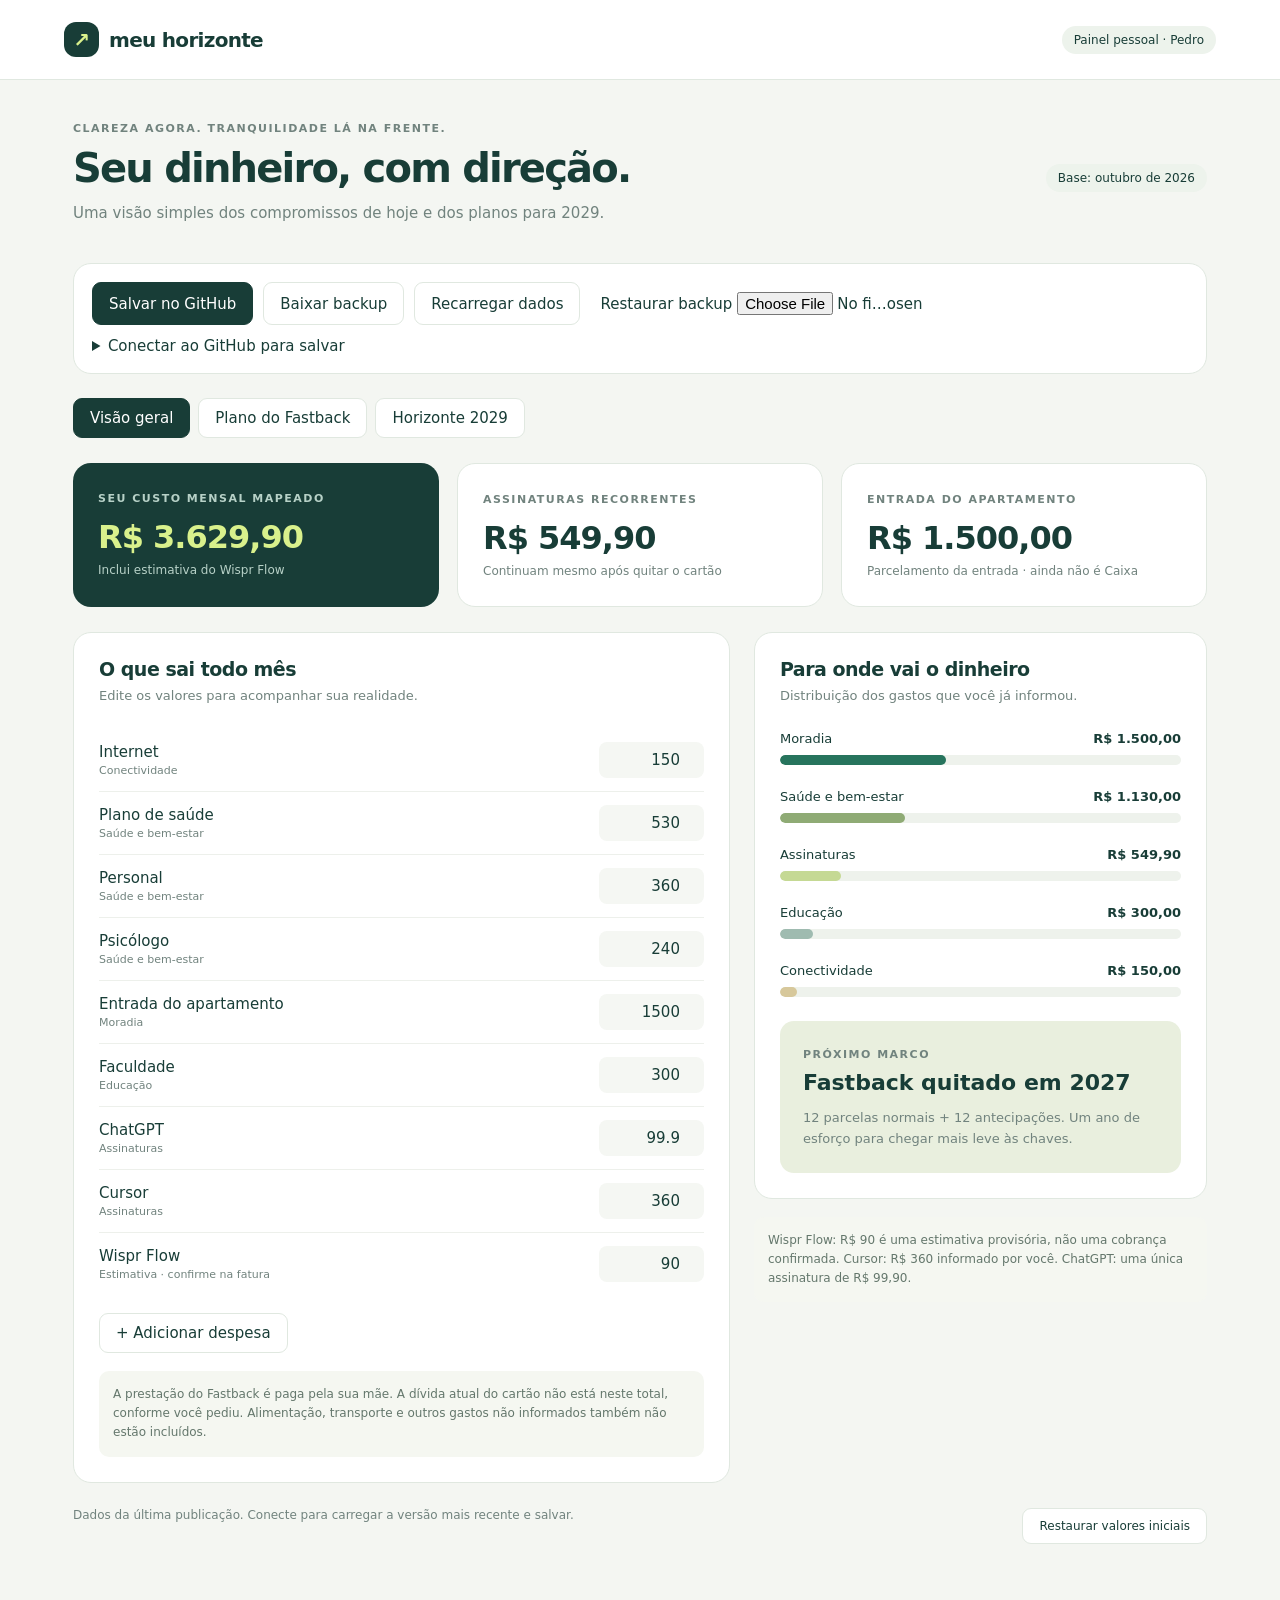
==== index.html @ 6b7a1def "Adicionar index.html ao painel financeiro" ====
<!doctype html><html lang="pt-BR"><head><meta charset="UTF-8"><meta name="viewport" content="width=device-width,initial-scale=1"><title>Meu horizonte · Pedro</title><style>
:root{--ink:#183d37;--muted:#71837e;--bg:#f4f6f2;--line:#e0e8e0;--green:#18715a;--lime:#d9f18c}*{box-sizing:border-box}body{margin:0;background:var(--bg);color:var(--ink);font:15px system-ui,-apple-system,sans-serif}button,input,select{font:inherit}button{cursor:pointer}header{background:#fff;border-bottom:1px solid var(--line);padding:22px max(5vw,24px);display:flex;justify-content:space-between;align-items:center}.brand{font-size:20px;font-weight:750;letter-spacing:-.7px}.logo{display:inline-grid;place-items:center;background:var(--ink);color:var(--lime);border-radius:12px;width:35px;height:35px;margin-right:10px}.private,.tag{font-size:12px;background:#edf3ec;border-radius:30px;padding:7px 12px}main{max-width:1190px;margin:auto;padding:42px 28px}small,.eyebrow{font-size:11px;font-weight:700;letter-spacing:1.5px;text-transform:uppercase;color:var(--muted)}h1{font-size:40px;letter-spacing:-1.8px;margin:10px 0}p{line-height:1.6;color:var(--muted)}.intro{display:flex;justify-content:space-between;align-items:center;margin-bottom:30px}.intro p{margin:8px 0}nav{display:flex;gap:8px;margin-bottom:25px}button{border:1px solid var(--line);border-radius:9px;background:white;padding:10px 16px;color:var(--ink)}nav button.active,.primary{background:var(--ink);color:white;border-color:var(--ink)}.cards{display:grid;grid-template-columns:repeat(3,1fr);gap:18px;margin-bottom:25px}.card,.panel{background:#fff;border:1px solid var(--line);border-radius:18px;padding:25px}.card strong{display:block;font-size:32px;letter-spacing:-1px;margin:12px 0 5px}.card p{font-size:12px;margin:0}.card.dark{background:var(--ink);color:#fff;border:0}.dark small,.dark p{color:#b7d1c7}.dark strong{color:var(--lime)}.grid{display:grid;grid-template-columns:1.45fr 1fr;gap:24px}.panel h2{font-size:19px;margin:0 0 6px;letter-spacing:-.5px}.panel>p{font-size:13px;margin:0 0 22px}.row{display:flex;justify-content:space-between;gap:10px;align-items:center;border-bottom:1px solid #edf0eb;padding:13px 0}.row:last-child{border:0}.row label{display:flex;flex-direction:column;gap:3px}.row em{font-size:11px;font-style:normal;color:var(--muted)}.money{width:105px;background:#f5f7f3;border:1px solid transparent;padding:8px;border-radius:8px;text-align:right;color:var(--ink)}input:focus{outline:2px solid #8bb7a4}.note{font-size:12px;line-height:1.6;background:#f5f7f1;border-radius:10px;padding:14px;color:#64776c;margin-top:18px}.barline{margin:24px 0}.barhead{display:flex;justify-content:space-between;margin-bottom:9px;font-size:13px}.track{height:10px;border-radius:10px;background:#eef2ec;overflow:hidden}.fill{height:100%;border-radius:10px}.goal{margin-top:23px;background:#e9efde;padding:23px;border-radius:14px}.goal h3{margin:8px 0;font-size:22px}.goal p{font-size:13px;margin-bottom:0}.section{display:none}.section.active{display:block}.tablewrap{overflow-x:auto}table{width:100%;border-collapse:collapse;text-align:left;white-space:nowrap;font-size:13px}th{color:var(--muted);font-size:11px;text-transform:uppercase;padding:14px 12px;border-bottom:1px solid var(--line)}td{padding:14px 12px;border-bottom:1px solid #edf0eb}td:nth-child(3){font-weight:700;color:var(--green)}tfoot{font-weight:700;background:#f1f5ec}.control{display:flex;gap:12px;flex-wrap:wrap;align-items:center;margin:20px 0}.control input{border:1px solid var(--line);border-radius:7px;padding:9px;max-width:150px}.timeline{display:grid;grid-template-columns:repeat(3,1fr);gap:18px;margin:24px 0}.step{padding:24px;background:#f0f4eb;border-radius:14px;border-top:3px solid #6b9976}.step b{font-size:18px}.step p{font-size:13px}.foot{display:flex;justify-content:space-between;gap:15px;font-size:12px;color:var(--muted);margin:25px 0}.status{font-size:12px;color:var(--green)}@media(max-width:760px){main{padding:26px 16px}h1{font-size:31px}.intro{display:block}.intro .tag{display:inline-block;margin-top:10px}.cards,.grid,.timeline{grid-template-columns:1fr}.card{padding:20px}.cards{gap:10px}.card strong{font-size:29px}nav{overflow:auto}nav button{white-space:nowrap;padding:10px}.private{font-size:10px}.foot{flex-direction:column}}
</style></head><body><header><div class="brand"><span class="logo">↗</span>meu horizonte</div><span class="private">Painel pessoal · Pedro</span></header><main><div class="intro"><div><div class="eyebrow">CLAREZA AGORA. TRANQUILIDADE LÁ NA FRENTE.</div><h1>Seu dinheiro, com direção.</h1><p>Uma visão simples dos compromissos de hoje e dos planos para 2029.</p></div><span class="tag">Base: outubro de 2026</span></div><div class="panel" style="margin-bottom:24px;padding:18px"><div style="display:flex;gap:10px;flex-wrap:wrap"><button class="primary" id="onlineSave">Salvar no GitHub</button><button id="backup">Baixar backup</button><button id="reload">Recarregar dados</button><label style="padding:10px;cursor:pointer">Restaurar backup <input type="file" accept=".json,application/json" id="restore" style="max-width:190px"></label></div><details id="connection" style="margin-top:12px"><summary style="cursor:pointer">Conectar ao GitHub para salvar</summary><p style="font-size:13px">Use um token de acesso refinado restrito ao repositório <b>site-financa</b>, com a permissão <b>Contents: Read and write</b>. Ele fica apenas na memória desta página e é enviado somente à API do GitHub. Será necessário reconectar ao reabrir. Não compartilhe o token no chat.</p><div class="control"><label for="token">Credencial do GitHub</label><input id="token" type="password" autocomplete="off" placeholder="Cole seu token aqui" style="max-width:320px;width:100%"><button id="connect">Conectar e carregar</button><button id="disconnect">Desconectar</button></div><a href="https://github.com/settings/personal-access-tokens/new" target="_blank" rel="noopener noreferrer">Criar credencial restrita no GitHub ↗</a></details></div><nav aria-label="Seções"><button class="active" data-tab="overview">Visão geral</button><button data-tab="car">Plano do Fastback</button><button data-tab="future">Horizonte 2029</button></nav>
<section class="section active" id="overview"><div class="cards"><div class="card dark"><small>Seu custo mensal mapeado</small><strong id="total"></strong><p>Inclui estimativa do Wispr Flow</p></div><div class="card"><small>Assinaturas recorrentes</small><strong id="subs"></strong><p>Continuam mesmo após quitar o cartão</p></div><div class="card"><small>Entrada do apartamento</small><strong id="apartment"></strong><p>Parcelamento da entrada · ainda não é Caixa</p></div></div><div class="grid"><div class="panel"><h2>O que sai todo mês</h2><p>Edite os valores para acompanhar sua realidade.</p><div id="expenses"></div><button id="add" style="margin-top:18px">+ Adicionar despesa</button><div class="note">A prestação do Fastback é paga pela sua mãe. A dívida atual do cartão não está neste total, conforme você pediu. Alimentação, transporte e outros gastos não informados também não estão incluídos.</div></div><div><div class="panel"><h2>Para onde vai o dinheiro</h2><p>Distribuição dos gastos que você já informou.</p><div id="bars"></div><div class="goal"><small>PRÓXIMO MARCO</small><h3>Fastback quitado em 2027</h3><p>12 parcelas normais + 12 antecipações. Um ano de esforço para chegar mais leve às chaves.</p></div></div><div class="note">Wispr Flow: R$ 90 é uma estimativa provisória, não uma cobrança confirmada. Cursor: R$ 360 informado por você. ChatGPT: uma única assinatura de R$ 99,90.</div></div></div></section>
<section class="section" id="car"><div class="cards"><div class="card dark"><small>Meta de quitação</small><strong>Outubro de 2027</strong><p>Começando em 02/11/2026</p></div><div class="card"><small>12 antecipações estimadas</small><strong id="advanceTotal"></strong><p>Além das parcelas pagas pela sua mãe</p></div><div class="card"><small>Prestação normal · sua mãe</small><strong>R$ 2.923,00</strong><p>Não entra no seu custo mensal pessoal</p></div></div><div class="panel"><h2>Uma do mês. Uma do final.</h2><p>Veja quanto reservar para antecipar as últimas parcelas, mês a mês.</p><label class="control"><input type="checkbox" id="includeAdvance"> Simular que eu pago as antecipações</label><div class="tablewrap"><table><thead><tr><th>Pagamento</th><th>Antecipar parcela</th><th>Antecipação estimada</th><th>Meu gasto mensal no cenário</th></tr></thead><tbody id="schedule"></tbody></table></div><div class="note">Simulação pela taxa contratual de 1,779977% ao mês, descontando cada parcela até o dia 2 do mês do pagamento. Os boletos do banco podem diferir conforme as regras contratuais e a data efetiva. As parcelas 46, 47 e 48 já estão pagas; restam as de 22 a 45. O saldo para quitação em 17/10/2026 era R$ 56.237,43; não é o saldo atualizado.</div></div></section>
<section class="section" id="future"><div class="panel"><small>DO PLANO ÀS CHAVES</small><h2 style="font-size:29px;margin-top:12px">Chegar em 2029 com espaço para respirar.</h2><p>Dois apartamentos com entrega prevista entre o início e meados de 2029: Barra Olímpica e Volta Redonda.</p><div class="timeline"><div class="step"><small>NOV 2026 → OUT 2027</small><h3>Quitar o carro</h3><p>Manter as parcelas em dia e antecipar uma do final por mês.</p></div><div class="step"><small>A PARTIR DE NOV 2027</small><h3>Construir a reserva</h3><p>Direcionar o valor das antecipações para a preparação dos imóveis, se elas forem pagas por você.</p></div><div class="step"><small>INÍCIO → MEADOS DE 2029</small><h3>Receber as chaves</h3><p>Planejar os custos das entregas e as futuras prestações dos dois apartamentos.</p></div></div><h2>Quanto posso juntar depois?</h2><p>Uma simulação simples, sem rendimentos e sem assumir uma sobra de renda ainda não confirmada.</p><div class="control"><label>Guardar por mês · R$ <input id="saving" type="number" min="0" step="50" value="2000"></label><label>Durante <input id="months" type="number" min="1" max="60" value="15" style="width:70px"> meses</label></div><div class="card dark"><small>Reserva projetada · sem rendimentos</small><strong id="projection"></strong><p id="projectionDetail"></p></div><div class="note">A parcela de R$ 2.923 será liberada no orçamento da sua mãe. No seu orçamento, só será liberado o valor que você efetivamente destinar às antecipações. Ainda faltam os valores e datas das intermediárias, das chaves e das futuras prestações de cada imóvel.</div></div></section>
<div class="foot"><span role="status" aria-live="polite" id="saveStatus">Carregando dados…</span><button id="reset">Restaurar valores iniciais</button></div></main><script src="sync.js"></script><script src="app.js"></script></body></html>
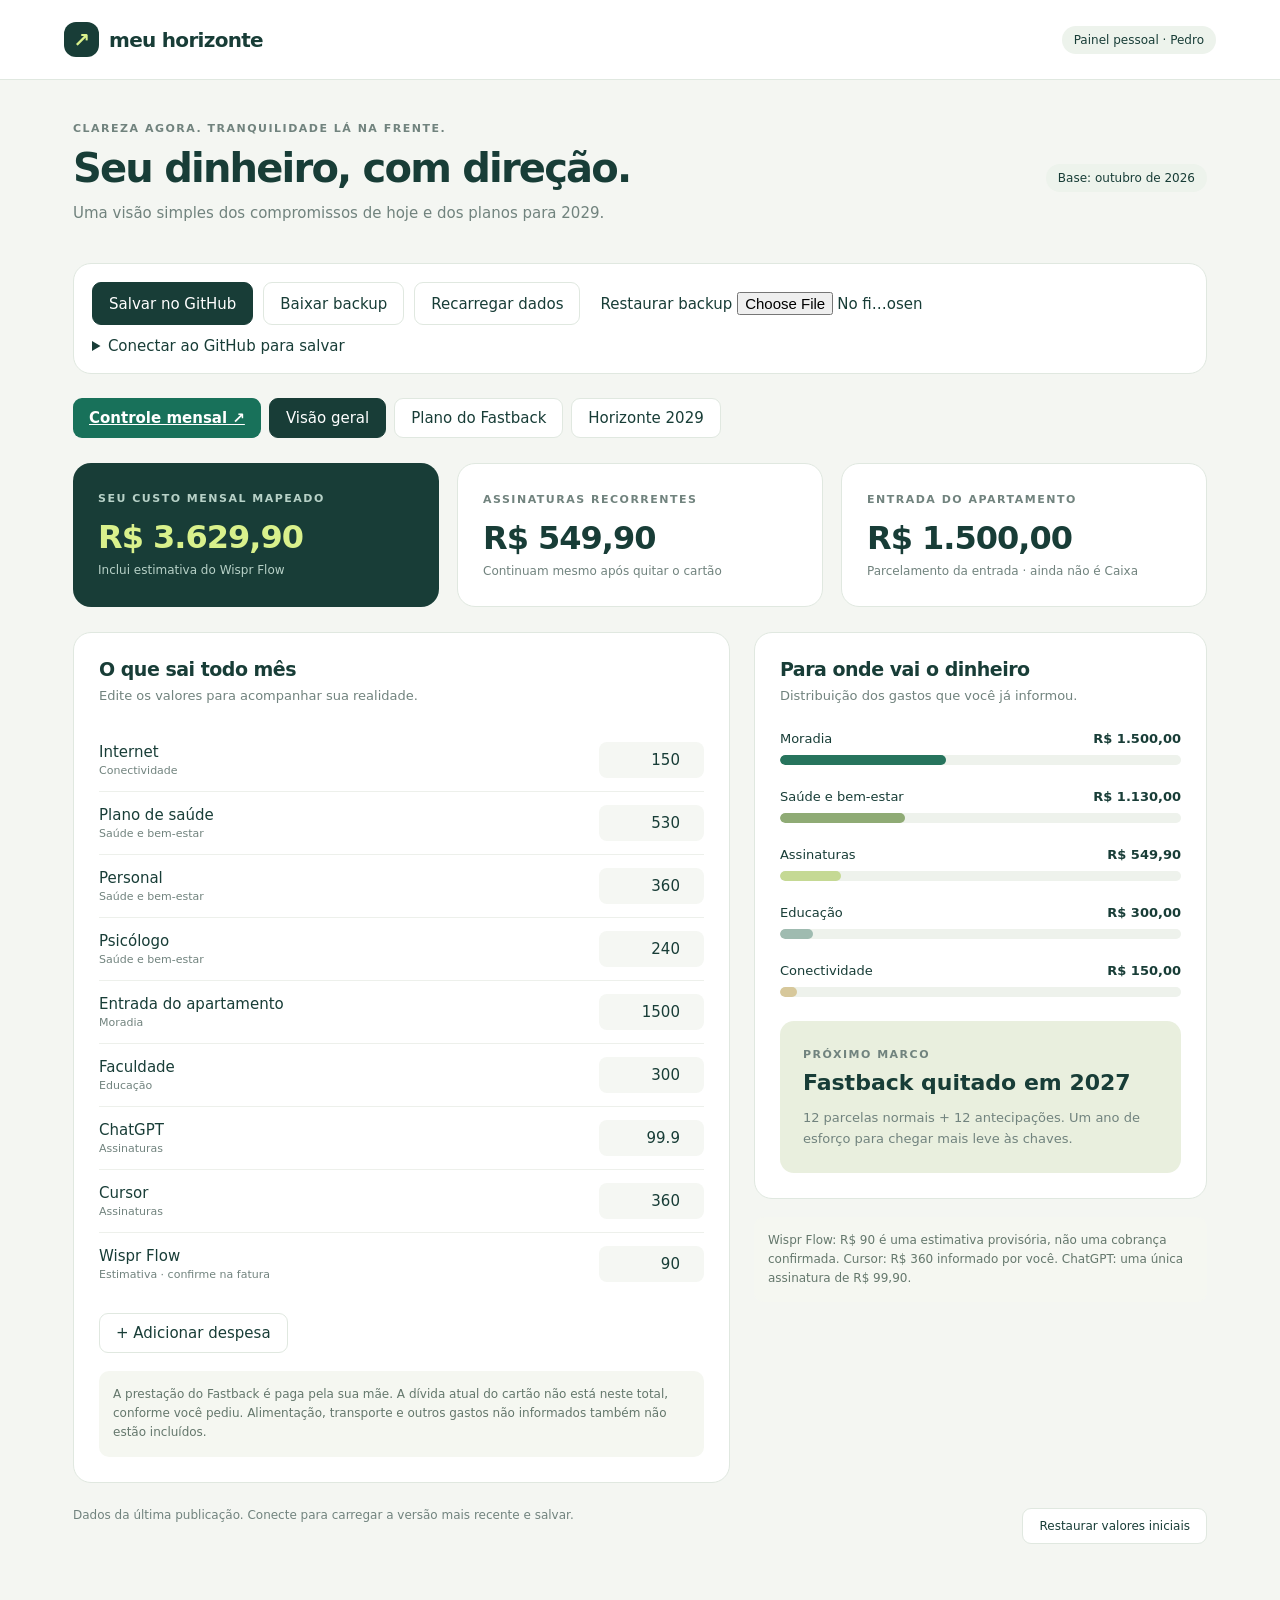
==== commit d0260eac: "Adicionar acesso ao controle mensal no painel principal" ====
--- a/index.html
+++ b/index.html
@@ -1,6 +1,6 @@
 <!doctype html><html lang="pt-BR"><head><meta charset="UTF-8"><meta name="viewport" content="width=device-width,initial-scale=1"><title>Meu horizonte · Pedro</title><style>
 :root{--ink:#183d37;--muted:#71837e;--bg:#f4f6f2;--line:#e0e8e0;--green:#18715a;--lime:#d9f18c}*{box-sizing:border-box}body{margin:0;background:var(--bg);color:var(--ink);font:15px system-ui,-apple-system,sans-serif}button,input,select{font:inherit}button{cursor:pointer}header{background:#fff;border-bottom:1px solid var(--line);padding:22px max(5vw,24px);display:flex;justify-content:space-between;align-items:center}.brand{font-size:20px;font-weight:750;letter-spacing:-.7px}.logo{display:inline-grid;place-items:center;background:var(--ink);color:var(--lime);border-radius:12px;width:35px;height:35px;margin-right:10px}.private,.tag{font-size:12px;background:#edf3ec;border-radius:30px;padding:7px 12px}main{max-width:1190px;margin:auto;padding:42px 28px}small,.eyebrow{font-size:11px;font-weight:700;letter-spacing:1.5px;text-transform:uppercase;color:var(--muted)}h1{font-size:40px;letter-spacing:-1.8px;margin:10px 0}p{line-height:1.6;color:var(--muted)}.intro{display:flex;justify-content:space-between;align-items:center;margin-bottom:30px}.intro p{margin:8px 0}nav{display:flex;gap:8px;margin-bottom:25px}button{border:1px solid var(--line);border-radius:9px;background:white;padding:10px 16px;color:var(--ink)}nav button.active,.primary{background:var(--ink);color:white;border-color:var(--ink)}.cards{display:grid;grid-template-columns:repeat(3,1fr);gap:18px;margin-bottom:25px}.card,.panel{background:#fff;border:1px solid var(--line);border-radius:18px;padding:25px}.card strong{display:block;font-size:32px;letter-spacing:-1px;margin:12px 0 5px}.card p{font-size:12px;margin:0}.card.dark{background:var(--ink);color:#fff;border:0}.dark small,.dark p{color:#b7d1c7}.dark strong{color:var(--lime)}.grid{display:grid;grid-template-columns:1.45fr 1fr;gap:24px}.panel h2{font-size:19px;margin:0 0 6px;letter-spacing:-.5px}.panel>p{font-size:13px;margin:0 0 22px}.row{display:flex;justify-content:space-between;gap:10px;align-items:center;border-bottom:1px solid #edf0eb;padding:13px 0}.row:last-child{border:0}.row label{display:flex;flex-direction:column;gap:3px}.row em{font-size:11px;font-style:normal;color:var(--muted)}.money{width:105px;background:#f5f7f3;border:1px solid transparent;padding:8px;border-radius:8px;text-align:right;color:var(--ink)}input:focus{outline:2px solid #8bb7a4}.note{font-size:12px;line-height:1.6;background:#f5f7f1;border-radius:10px;padding:14px;color:#64776c;margin-top:18px}.barline{margin:24px 0}.barhead{display:flex;justify-content:space-between;margin-bottom:9px;font-size:13px}.track{height:10px;border-radius:10px;background:#eef2ec;overflow:hidden}.fill{height:100%;border-radius:10px}.goal{margin-top:23px;background:#e9efde;padding:23px;border-radius:14px}.goal h3{margin:8px 0;font-size:22px}.goal p{font-size:13px;margin-bottom:0}.section{display:none}.section.active{display:block}.tablewrap{overflow-x:auto}table{width:100%;border-collapse:collapse;text-align:left;white-space:nowrap;font-size:13px}th{color:var(--muted);font-size:11px;text-transform:uppercase;padding:14px 12px;border-bottom:1px solid var(--line)}td{padding:14px 12px;border-bottom:1px solid #edf0eb}td:nth-child(3){font-weight:700;color:var(--green)}tfoot{font-weight:700;background:#f1f5ec}.control{display:flex;gap:12px;flex-wrap:wrap;align-items:center;margin:20px 0}.control input{border:1px solid var(--line);border-radius:7px;padding:9px;max-width:150px}.timeline{display:grid;grid-template-columns:repeat(3,1fr);gap:18px;margin:24px 0}.step{padding:24px;background:#f0f4eb;border-radius:14px;border-top:3px solid #6b9976}.step b{font-size:18px}.step p{font-size:13px}.foot{display:flex;justify-content:space-between;gap:15px;font-size:12px;color:var(--muted);margin:25px 0}.status{font-size:12px;color:var(--green)}@media(max-width:760px){main{padding:26px 16px}h1{font-size:31px}.intro{display:block}.intro .tag{display:inline-block;margin-top:10px}.cards,.grid,.timeline{grid-template-columns:1fr}.card{padding:20px}.cards{gap:10px}.card strong{font-size:29px}nav{overflow:auto}nav button{white-space:nowrap;padding:10px}.private{font-size:10px}.foot{flex-direction:column}}
-</style></head><body><header><div class="brand"><span class="logo">↗</span>meu horizonte</div><span class="private">Painel pessoal · Pedro</span></header><main><div class="intro"><div><div class="eyebrow">CLAREZA AGORA. TRANQUILIDADE LÁ NA FRENTE.</div><h1>Seu dinheiro, com direção.</h1><p>Uma visão simples dos compromissos de hoje e dos planos para 2029.</p></div><span class="tag">Base: outubro de 2026</span></div><div class="panel" style="margin-bottom:24px;padding:18px"><div style="display:flex;gap:10px;flex-wrap:wrap"><button class="primary" id="onlineSave">Salvar no GitHub</button><button id="backup">Baixar backup</button><button id="reload">Recarregar dados</button><label style="padding:10px;cursor:pointer">Restaurar backup <input type="file" accept=".json,application/json" id="restore" style="max-width:190px"></label></div><details id="connection" style="margin-top:12px"><summary style="cursor:pointer">Conectar ao GitHub para salvar</summary><p style="font-size:13px">Use um token de acesso refinado restrito ao repositório <b>site-financa</b>, com a permissão <b>Contents: Read and write</b>. Ele fica apenas na memória desta página e é enviado somente à API do GitHub. Será necessário reconectar ao reabrir. Não compartilhe o token no chat.</p><div class="control"><label for="token">Credencial do GitHub</label><input id="token" type="password" autocomplete="off" placeholder="Cole seu token aqui" style="max-width:320px;width:100%"><button id="connect">Conectar e carregar</button><button id="disconnect">Desconectar</button></div><a href="https://github.com/settings/personal-access-tokens/new" target="_blank" rel="noopener noreferrer">Criar credencial restrita no GitHub ↗</a></details></div><nav aria-label="Seções"><button class="active" data-tab="overview">Visão geral</button><button data-tab="car">Plano do Fastback</button><button data-tab="future">Horizonte 2029</button></nav>
+</style></head><body><header><div class="brand"><span class="logo">↗</span>meu horizonte</div><span class="private">Painel pessoal · Pedro</span></header><main><div class="intro"><div><div class="eyebrow">CLAREZA AGORA. TRANQUILIDADE LÁ NA FRENTE.</div><h1>Seu dinheiro, com direção.</h1><p>Uma visão simples dos compromissos de hoje e dos planos para 2029.</p></div><span class="tag">Base: outubro de 2026</span></div><div class="panel" style="margin-bottom:24px;padding:18px"><div style="display:flex;gap:10px;flex-wrap:wrap"><button class="primary" id="onlineSave">Salvar no GitHub</button><button id="backup">Baixar backup</button><button id="reload">Recarregar dados</button><label style="padding:10px;cursor:pointer">Restaurar backup <input type="file" accept=".json,application/json" id="restore" style="max-width:190px"></label></div><details id="connection" style="margin-top:12px"><summary style="cursor:pointer">Conectar ao GitHub para salvar</summary><p style="font-size:13px">Use um token de acesso refinado restrito ao repositório <b>site-financa</b>, com a permissão <b>Contents: Read and write</b>. Ele fica apenas na memória desta página e é enviado somente à API do GitHub. Será necessário reconectar ao reabrir. Não compartilhe o token no chat.</p><div class="control"><label for="token">Credencial do GitHub</label><input id="token" type="password" autocomplete="off" placeholder="Cole seu token aqui" style="max-width:320px;width:100%"><button id="connect">Conectar e carregar</button><button id="disconnect">Desconectar</button></div><a href="https://github.com/settings/personal-access-tokens/new" target="_blank" rel="noopener noreferrer">Criar credencial restrita no GitHub ↗</a></details></div><nav aria-label="Seções"><a href="./mensal.html" style="display:inline-flex;align-items:center;padding:10px 16px;background:#18715a;color:#fff;border-radius:9px;font-weight:700;white-space:nowrap">Controle mensal ↗</a><button class="active" data-tab="overview">Visão geral</button><button data-tab="car">Plano do Fastback</button><button data-tab="future">Horizonte 2029</button></nav>
 <section class="section active" id="overview"><div class="cards"><div class="card dark"><small>Seu custo mensal mapeado</small><strong id="total"></strong><p>Inclui estimativa do Wispr Flow</p></div><div class="card"><small>Assinaturas recorrentes</small><strong id="subs"></strong><p>Continuam mesmo após quitar o cartão</p></div><div class="card"><small>Entrada do apartamento</small><strong id="apartment"></strong><p>Parcelamento da entrada · ainda não é Caixa</p></div></div><div class="grid"><div class="panel"><h2>O que sai todo mês</h2><p>Edite os valores para acompanhar sua realidade.</p><div id="expenses"></div><button id="add" style="margin-top:18px">+ Adicionar despesa</button><div class="note">A prestação do Fastback é paga pela sua mãe. A dívida atual do cartão não está neste total, conforme você pediu. Alimentação, transporte e outros gastos não informados também não estão incluídos.</div></div><div><div class="panel"><h2>Para onde vai o dinheiro</h2><p>Distribuição dos gastos que você já informou.</p><div id="bars"></div><div class="goal"><small>PRÓXIMO MARCO</small><h3>Fastback quitado em 2027</h3><p>12 parcelas normais + 12 antecipações. Um ano de esforço para chegar mais leve às chaves.</p></div></div><div class="note">Wispr Flow: R$ 90 é uma estimativa provisória, não uma cobrança confirmada. Cursor: R$ 360 informado por você. ChatGPT: uma única assinatura de R$ 99,90.</div></div></div></section>
 <section class="section" id="car"><div class="cards"><div class="card dark"><small>Meta de quitação</small><strong>Outubro de 2027</strong><p>Começando em 02/11/2026</p></div><div class="card"><small>12 antecipações estimadas</small><strong id="advanceTotal"></strong><p>Além das parcelas pagas pela sua mãe</p></div><div class="card"><small>Prestação normal · sua mãe</small><strong>R$ 2.923,00</strong><p>Não entra no seu custo mensal pessoal</p></div></div><div class="panel"><h2>Uma do mês. Uma do final.</h2><p>Veja quanto reservar para antecipar as últimas parcelas, mês a mês.</p><label class="control"><input type="checkbox" id="includeAdvance"> Simular que eu pago as antecipações</label><div class="tablewrap"><table><thead><tr><th>Pagamento</th><th>Antecipar parcela</th><th>Antecipação estimada</th><th>Meu gasto mensal no cenário</th></tr></thead><tbody id="schedule"></tbody></table></div><div class="note">Simulação pela taxa contratual de 1,779977% ao mês, descontando cada parcela até o dia 2 do mês do pagamento. Os boletos do banco podem diferir conforme as regras contratuais e a data efetiva. As parcelas 46, 47 e 48 já estão pagas; restam as de 22 a 45. O saldo para quitação em 17/10/2026 era R$ 56.237,43; não é o saldo atualizado.</div></div></section>
 <section class="section" id="future"><div class="panel"><small>DO PLANO ÀS CHAVES</small><h2 style="font-size:29px;margin-top:12px">Chegar em 2029 com espaço para respirar.</h2><p>Dois apartamentos com entrega prevista entre o início e meados de 2029: Barra Olímpica e Volta Redonda.</p><div class="timeline"><div class="step"><small>NOV 2026 → OUT 2027</small><h3>Quitar o carro</h3><p>Manter as parcelas em dia e antecipar uma do final por mês.</p></div><div class="step"><small>A PARTIR DE NOV 2027</small><h3>Construir a reserva</h3><p>Direcionar o valor das antecipações para a preparação dos imóveis, se elas forem pagas por você.</p></div><div class="step"><small>INÍCIO → MEADOS DE 2029</small><h3>Receber as chaves</h3><p>Planejar os custos das entregas e as futuras prestações dos dois apartamentos.</p></div></div><h2>Quanto posso juntar depois?</h2><p>Uma simulação simples, sem rendimentos e sem assumir uma sobra de renda ainda não confirmada.</p><div class="control"><label>Guardar por mês · R$ <input id="saving" type="number" min="0" step="50" value="2000"></label><label>Durante <input id="months" type="number" min="1" max="60" value="15" style="width:70px"> meses</label></div><div class="card dark"><small>Reserva projetada · sem rendimentos</small><strong id="projection"></strong><p id="projectionDetail"></p></div><div class="note">A parcela de R$ 2.923 será liberada no orçamento da sua mãe. No seu orçamento, só será liberado o valor que você efetivamente destinar às antecipações. Ainda faltam os valores e datas das intermediárias, das chaves e das futuras prestações de cada imóvel.</div></div></section>
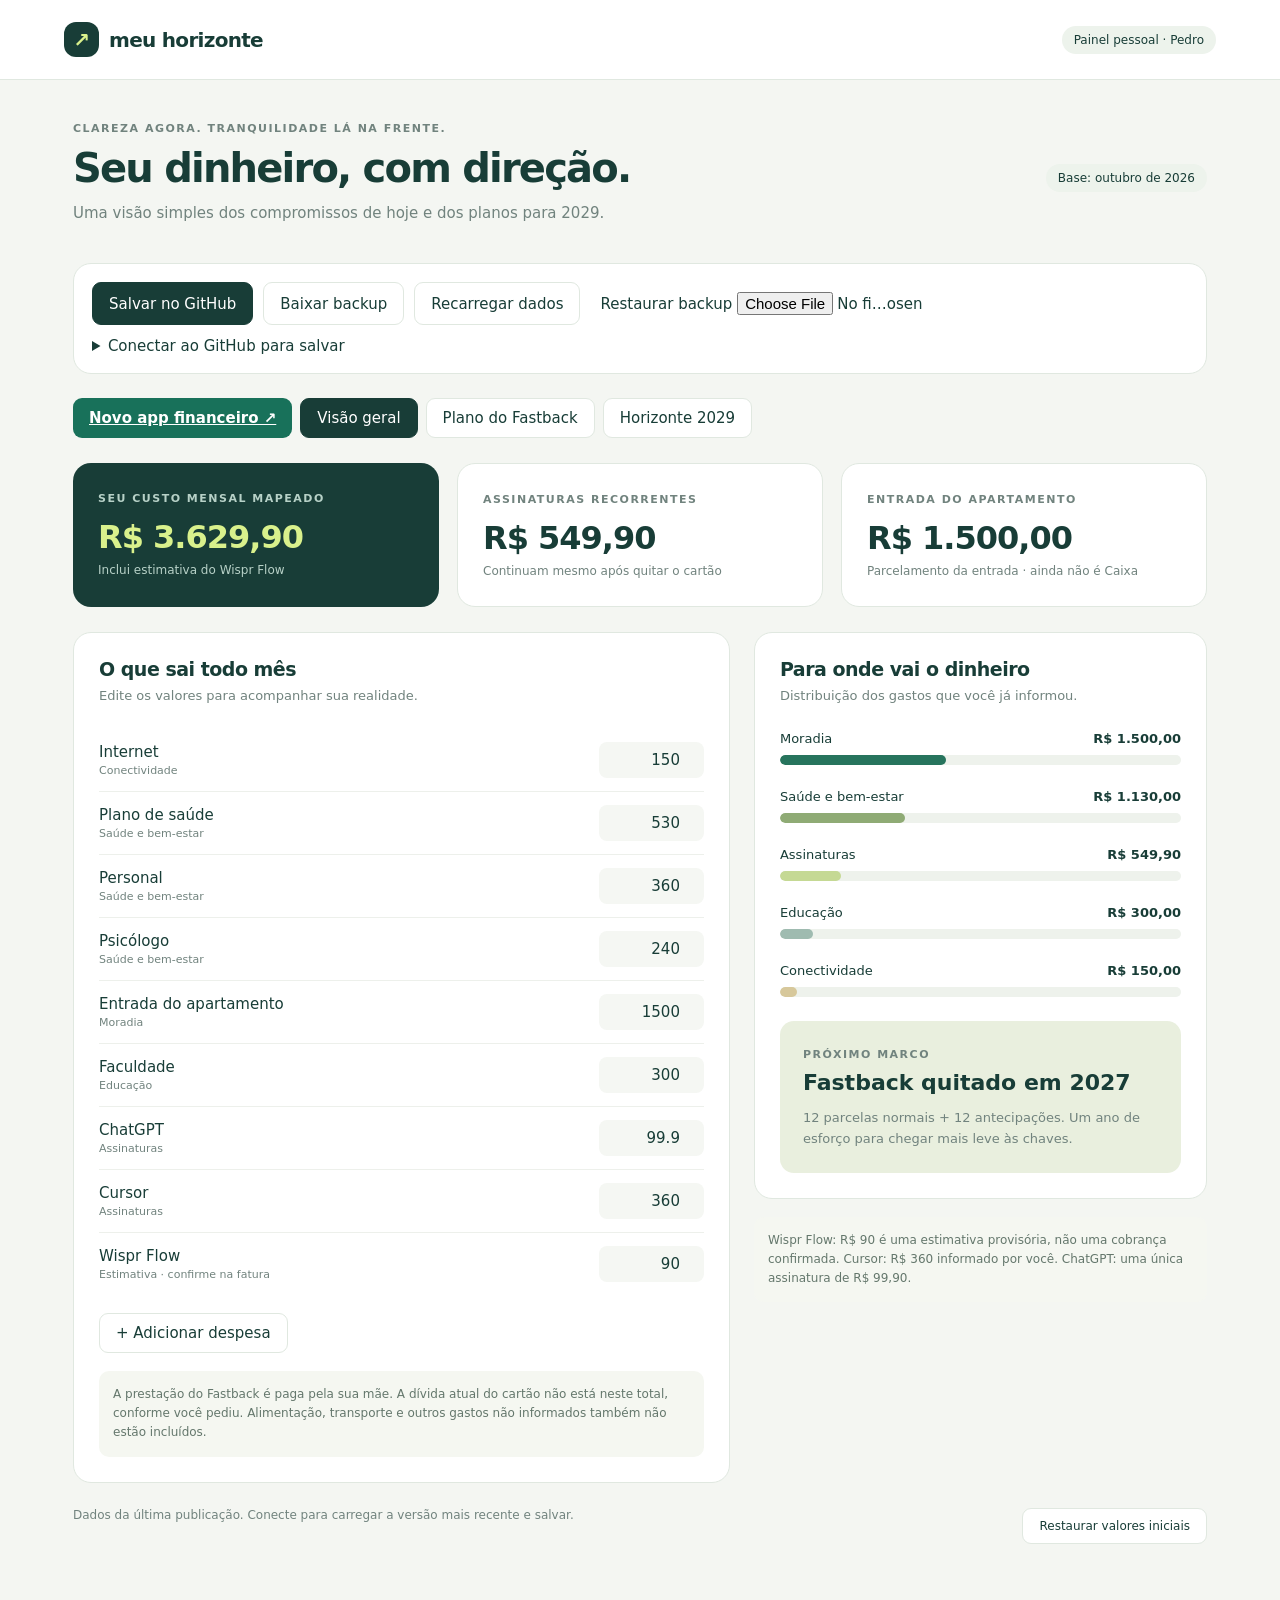
==== commit 5fc794b4: "Vincular nova experiência Supabase ao site atual" ====
--- a/index.html
+++ b/index.html
@@ -1,6 +1,6 @@
 <!doctype html><html lang="pt-BR"><head><meta charset="UTF-8"><meta name="viewport" content="width=device-width,initial-scale=1"><title>Meu horizonte · Pedro</title><style>
 :root{--ink:#183d37;--muted:#71837e;--bg:#f4f6f2;--line:#e0e8e0;--green:#18715a;--lime:#d9f18c}*{box-sizing:border-box}body{margin:0;background:var(--bg);color:var(--ink);font:15px system-ui,-apple-system,sans-serif}button,input,select{font:inherit}button{cursor:pointer}header{background:#fff;border-bottom:1px solid var(--line);padding:22px max(5vw,24px);display:flex;justify-content:space-between;align-items:center}.brand{font-size:20px;font-weight:750;letter-spacing:-.7px}.logo{display:inline-grid;place-items:center;background:var(--ink);color:var(--lime);border-radius:12px;width:35px;height:35px;margin-right:10px}.private,.tag{font-size:12px;background:#edf3ec;border-radius:30px;padding:7px 12px}main{max-width:1190px;margin:auto;padding:42px 28px}small,.eyebrow{font-size:11px;font-weight:700;letter-spacing:1.5px;text-transform:uppercase;color:var(--muted)}h1{font-size:40px;letter-spacing:-1.8px;margin:10px 0}p{line-height:1.6;color:var(--muted)}.intro{display:flex;justify-content:space-between;align-items:center;margin-bottom:30px}.intro p{margin:8px 0}nav{display:flex;gap:8px;margin-bottom:25px}button{border:1px solid var(--line);border-radius:9px;background:white;padding:10px 16px;color:var(--ink)}nav button.active,.primary{background:var(--ink);color:white;border-color:var(--ink)}.cards{display:grid;grid-template-columns:repeat(3,1fr);gap:18px;margin-bottom:25px}.card,.panel{background:#fff;border:1px solid var(--line);border-radius:18px;padding:25px}.card strong{display:block;font-size:32px;letter-spacing:-1px;margin:12px 0 5px}.card p{font-size:12px;margin:0}.card.dark{background:var(--ink);color:#fff;border:0}.dark small,.dark p{color:#b7d1c7}.dark strong{color:var(--lime)}.grid{display:grid;grid-template-columns:1.45fr 1fr;gap:24px}.panel h2{font-size:19px;margin:0 0 6px;letter-spacing:-.5px}.panel>p{font-size:13px;margin:0 0 22px}.row{display:flex;justify-content:space-between;gap:10px;align-items:center;border-bottom:1px solid #edf0eb;padding:13px 0}.row:last-child{border:0}.row label{display:flex;flex-direction:column;gap:3px}.row em{font-size:11px;font-style:normal;color:var(--muted)}.money{width:105px;background:#f5f7f3;border:1px solid transparent;padding:8px;border-radius:8px;text-align:right;color:var(--ink)}input:focus{outline:2px solid #8bb7a4}.note{font-size:12px;line-height:1.6;background:#f5f7f1;border-radius:10px;padding:14px;color:#64776c;margin-top:18px}.barline{margin:24px 0}.barhead{display:flex;justify-content:space-between;margin-bottom:9px;font-size:13px}.track{height:10px;border-radius:10px;background:#eef2ec;overflow:hidden}.fill{height:100%;border-radius:10px}.goal{margin-top:23px;background:#e9efde;padding:23px;border-radius:14px}.goal h3{margin:8px 0;font-size:22px}.goal p{font-size:13px;margin-bottom:0}.section{display:none}.section.active{display:block}.tablewrap{overflow-x:auto}table{width:100%;border-collapse:collapse;text-align:left;white-space:nowrap;font-size:13px}th{color:var(--muted);font-size:11px;text-transform:uppercase;padding:14px 12px;border-bottom:1px solid var(--line)}td{padding:14px 12px;border-bottom:1px solid #edf0eb}td:nth-child(3){font-weight:700;color:var(--green)}tfoot{font-weight:700;background:#f1f5ec}.control{display:flex;gap:12px;flex-wrap:wrap;align-items:center;margin:20px 0}.control input{border:1px solid var(--line);border-radius:7px;padding:9px;max-width:150px}.timeline{display:grid;grid-template-columns:repeat(3,1fr);gap:18px;margin:24px 0}.step{padding:24px;background:#f0f4eb;border-radius:14px;border-top:3px solid #6b9976}.step b{font-size:18px}.step p{font-size:13px}.foot{display:flex;justify-content:space-between;gap:15px;font-size:12px;color:var(--muted);margin:25px 0}.status{font-size:12px;color:var(--green)}@media(max-width:760px){main{padding:26px 16px}h1{font-size:31px}.intro{display:block}.intro .tag{display:inline-block;margin-top:10px}.cards,.grid,.timeline{grid-template-columns:1fr}.card{padding:20px}.cards{gap:10px}.card strong{font-size:29px}nav{overflow:auto}nav button{white-space:nowrap;padding:10px}.private{font-size:10px}.foot{flex-direction:column}}
-</style></head><body><header><div class="brand"><span class="logo">↗</span>meu horizonte</div><span class="private">Painel pessoal · Pedro</span></header><main><div class="intro"><div><div class="eyebrow">CLAREZA AGORA. TRANQUILIDADE LÁ NA FRENTE.</div><h1>Seu dinheiro, com direção.</h1><p>Uma visão simples dos compromissos de hoje e dos planos para 2029.</p></div><span class="tag">Base: outubro de 2026</span></div><div class="panel" style="margin-bottom:24px;padding:18px"><div style="display:flex;gap:10px;flex-wrap:wrap"><button class="primary" id="onlineSave">Salvar no GitHub</button><button id="backup">Baixar backup</button><button id="reload">Recarregar dados</button><label style="padding:10px;cursor:pointer">Restaurar backup <input type="file" accept=".json,application/json" id="restore" style="max-width:190px"></label></div><details id="connection" style="margin-top:12px"><summary style="cursor:pointer">Conectar ao GitHub para salvar</summary><p style="font-size:13px">Use um token de acesso refinado restrito ao repositório <b>site-financa</b>, com a permissão <b>Contents: Read and write</b>. Ele fica apenas na memória desta página e é enviado somente à API do GitHub. Será necessário reconectar ao reabrir. Não compartilhe o token no chat.</p><div class="control"><label for="token">Credencial do GitHub</label><input id="token" type="password" autocomplete="off" placeholder="Cole seu token aqui" style="max-width:320px;width:100%"><button id="connect">Conectar e carregar</button><button id="disconnect">Desconectar</button></div><a href="https://github.com/settings/personal-access-tokens/new" target="_blank" rel="noopener noreferrer">Criar credencial restrita no GitHub ↗</a></details></div><nav aria-label="Seções"><a href="./mensal.html" style="display:inline-flex;align-items:center;padding:10px 16px;background:#18715a;color:#fff;border-radius:9px;font-weight:700;white-space:nowrap">Controle mensal ↗</a><button class="active" data-tab="overview">Visão geral</button><button data-tab="car">Plano do Fastback</button><button data-tab="future">Horizonte 2029</button></nav>
+</style></head><body><header><div class="brand"><span class="logo">↗</span>meu horizonte</div><span class="private">Painel pessoal · Pedro</span></header><main><div class="intro"><div><div class="eyebrow">CLAREZA AGORA. TRANQUILIDADE LÁ NA FRENTE.</div><h1>Seu dinheiro, com direção.</h1><p>Uma visão simples dos compromissos de hoje e dos planos para 2029.</p></div><span class="tag">Base: outubro de 2026</span></div><div class="panel" style="margin-bottom:24px;padding:18px"><div style="display:flex;gap:10px;flex-wrap:wrap"><button class="primary" id="onlineSave">Salvar no GitHub</button><button id="backup">Baixar backup</button><button id="reload">Recarregar dados</button><label style="padding:10px;cursor:pointer">Restaurar backup <input type="file" accept=".json,application/json" id="restore" style="max-width:190px"></label></div><details id="connection" style="margin-top:12px"><summary style="cursor:pointer">Conectar ao GitHub para salvar</summary><p style="font-size:13px">Use um token de acesso refinado restrito ao repositório <b>site-financa</b>, com a permissão <b>Contents: Read and write</b>. Ele fica apenas na memória desta página e é enviado somente à API do GitHub. Será necessário reconectar ao reabrir. Não compartilhe o token no chat.</p><div class="control"><label for="token">Credencial do GitHub</label><input id="token" type="password" autocomplete="off" placeholder="Cole seu token aqui" style="max-width:320px;width:100%"><button id="connect">Conectar e carregar</button><button id="disconnect">Desconectar</button></div><a href="https://github.com/settings/personal-access-tokens/new" target="_blank" rel="noopener noreferrer">Criar credencial restrita no GitHub ↗</a></details></div><nav aria-label="Seções"><a href="./novo.html" style="display:inline-flex;align-items:center;padding:10px 16px;background:#18715a;color:#fff;border-radius:9px;font-weight:700;white-space:nowrap">Novo app financeiro ↗</a><button class="active" data-tab="overview">Visão geral</button><button data-tab="car">Plano do Fastback</button><button data-tab="future">Horizonte 2029</button></nav>
 <section class="section active" id="overview"><div class="cards"><div class="card dark"><small>Seu custo mensal mapeado</small><strong id="total"></strong><p>Inclui estimativa do Wispr Flow</p></div><div class="card"><small>Assinaturas recorrentes</small><strong id="subs"></strong><p>Continuam mesmo após quitar o cartão</p></div><div class="card"><small>Entrada do apartamento</small><strong id="apartment"></strong><p>Parcelamento da entrada · ainda não é Caixa</p></div></div><div class="grid"><div class="panel"><h2>O que sai todo mês</h2><p>Edite os valores para acompanhar sua realidade.</p><div id="expenses"></div><button id="add" style="margin-top:18px">+ Adicionar despesa</button><div class="note">A prestação do Fastback é paga pela sua mãe. A dívida atual do cartão não está neste total, conforme você pediu. Alimentação, transporte e outros gastos não informados também não estão incluídos.</div></div><div><div class="panel"><h2>Para onde vai o dinheiro</h2><p>Distribuição dos gastos que você já informou.</p><div id="bars"></div><div class="goal"><small>PRÓXIMO MARCO</small><h3>Fastback quitado em 2027</h3><p>12 parcelas normais + 12 antecipações. Um ano de esforço para chegar mais leve às chaves.</p></div></div><div class="note">Wispr Flow: R$ 90 é uma estimativa provisória, não uma cobrança confirmada. Cursor: R$ 360 informado por você. ChatGPT: uma única assinatura de R$ 99,90.</div></div></div></section>
 <section class="section" id="car"><div class="cards"><div class="card dark"><small>Meta de quitação</small><strong>Outubro de 2027</strong><p>Começando em 02/11/2026</p></div><div class="card"><small>12 antecipações estimadas</small><strong id="advanceTotal"></strong><p>Além das parcelas pagas pela sua mãe</p></div><div class="card"><small>Prestação normal · sua mãe</small><strong>R$ 2.923,00</strong><p>Não entra no seu custo mensal pessoal</p></div></div><div class="panel"><h2>Uma do mês. Uma do final.</h2><p>Veja quanto reservar para antecipar as últimas parcelas, mês a mês.</p><label class="control"><input type="checkbox" id="includeAdvance"> Simular que eu pago as antecipações</label><div class="tablewrap"><table><thead><tr><th>Pagamento</th><th>Antecipar parcela</th><th>Antecipação estimada</th><th>Meu gasto mensal no cenário</th></tr></thead><tbody id="schedule"></tbody></table></div><div class="note">Simulação pela taxa contratual de 1,779977% ao mês, descontando cada parcela até o dia 2 do mês do pagamento. Os boletos do banco podem diferir conforme as regras contratuais e a data efetiva. As parcelas 46, 47 e 48 já estão pagas; restam as de 22 a 45. O saldo para quitação em 17/10/2026 era R$ 56.237,43; não é o saldo atualizado.</div></div></section>
 <section class="section" id="future"><div class="panel"><small>DO PLANO ÀS CHAVES</small><h2 style="font-size:29px;margin-top:12px">Chegar em 2029 com espaço para respirar.</h2><p>Dois apartamentos com entrega prevista entre o início e meados de 2029: Barra Olímpica e Volta Redonda.</p><div class="timeline"><div class="step"><small>NOV 2026 → OUT 2027</small><h3>Quitar o carro</h3><p>Manter as parcelas em dia e antecipar uma do final por mês.</p></div><div class="step"><small>A PARTIR DE NOV 2027</small><h3>Construir a reserva</h3><p>Direcionar o valor das antecipações para a preparação dos imóveis, se elas forem pagas por você.</p></div><div class="step"><small>INÍCIO → MEADOS DE 2029</small><h3>Receber as chaves</h3><p>Planejar os custos das entregas e as futuras prestações dos dois apartamentos.</p></div></div><h2>Quanto posso juntar depois?</h2><p>Uma simulação simples, sem rendimentos e sem assumir uma sobra de renda ainda não confirmada.</p><div class="control"><label>Guardar por mês · R$ <input id="saving" type="number" min="0" step="50" value="2000"></label><label>Durante <input id="months" type="number" min="1" max="60" value="15" style="width:70px"> meses</label></div><div class="card dark"><small>Reserva projetada · sem rendimentos</small><strong id="projection"></strong><p id="projectionDetail"></p></div><div class="note">A parcela de R$ 2.923 será liberada no orçamento da sua mãe. No seu orçamento, só será liberado o valor que você efetivamente destinar às antecipações. Ainda faltam os valores e datas das intermediárias, das chaves e das futuras prestações de cada imóvel.</div></div></section>
